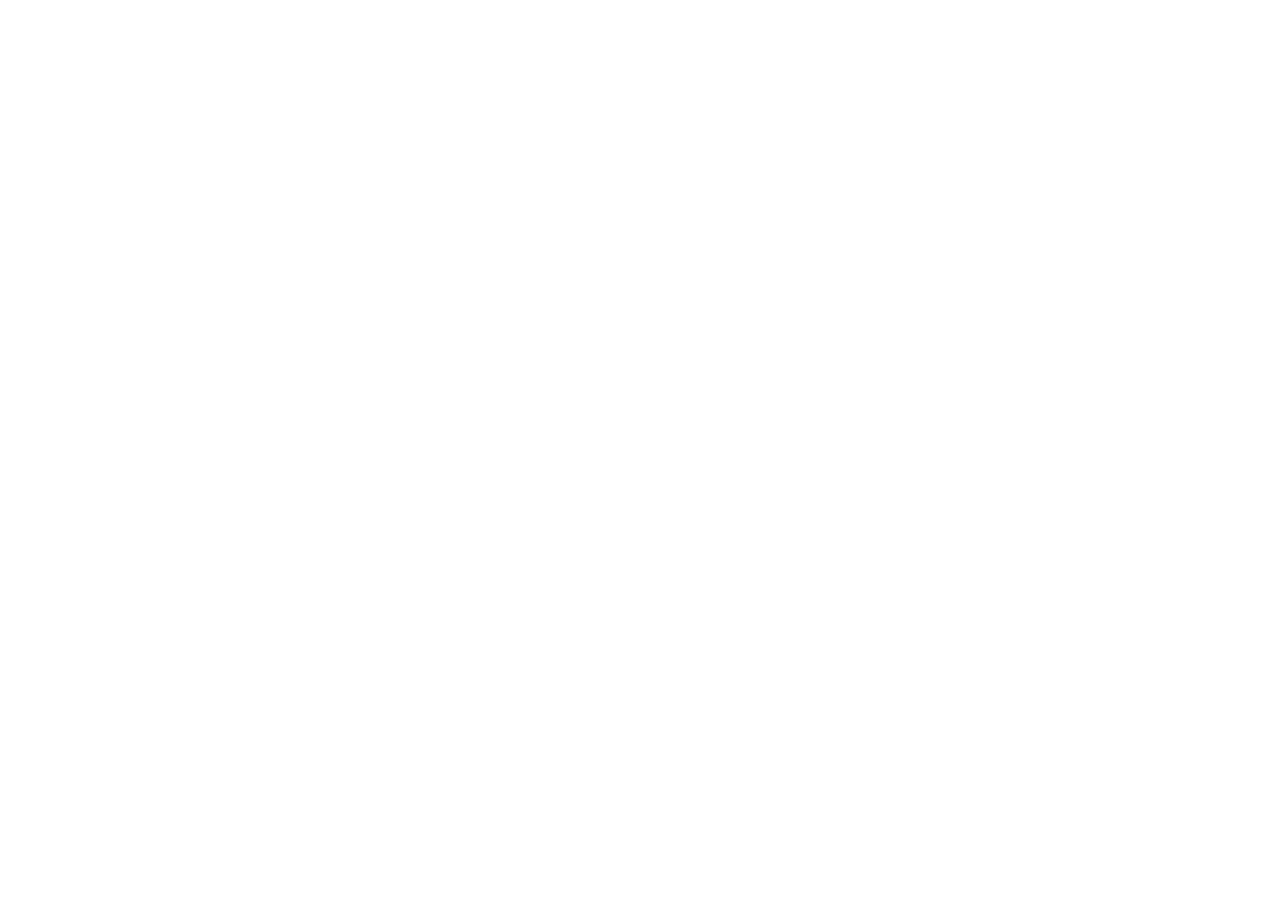
==== index.html @ c0e6c755 "first commit" ====
<!DOCTYPE html>
<html lang="en">
<head>
    <meta charset="UTF-8">
    <meta http-equiv="X-UA-Compatible" content="IE=edge">
    <meta name="viewport" content="width=device-width, initial-scale=1.0">
    <title>Document</title>
</head>
<body>
    
</body>
</html>
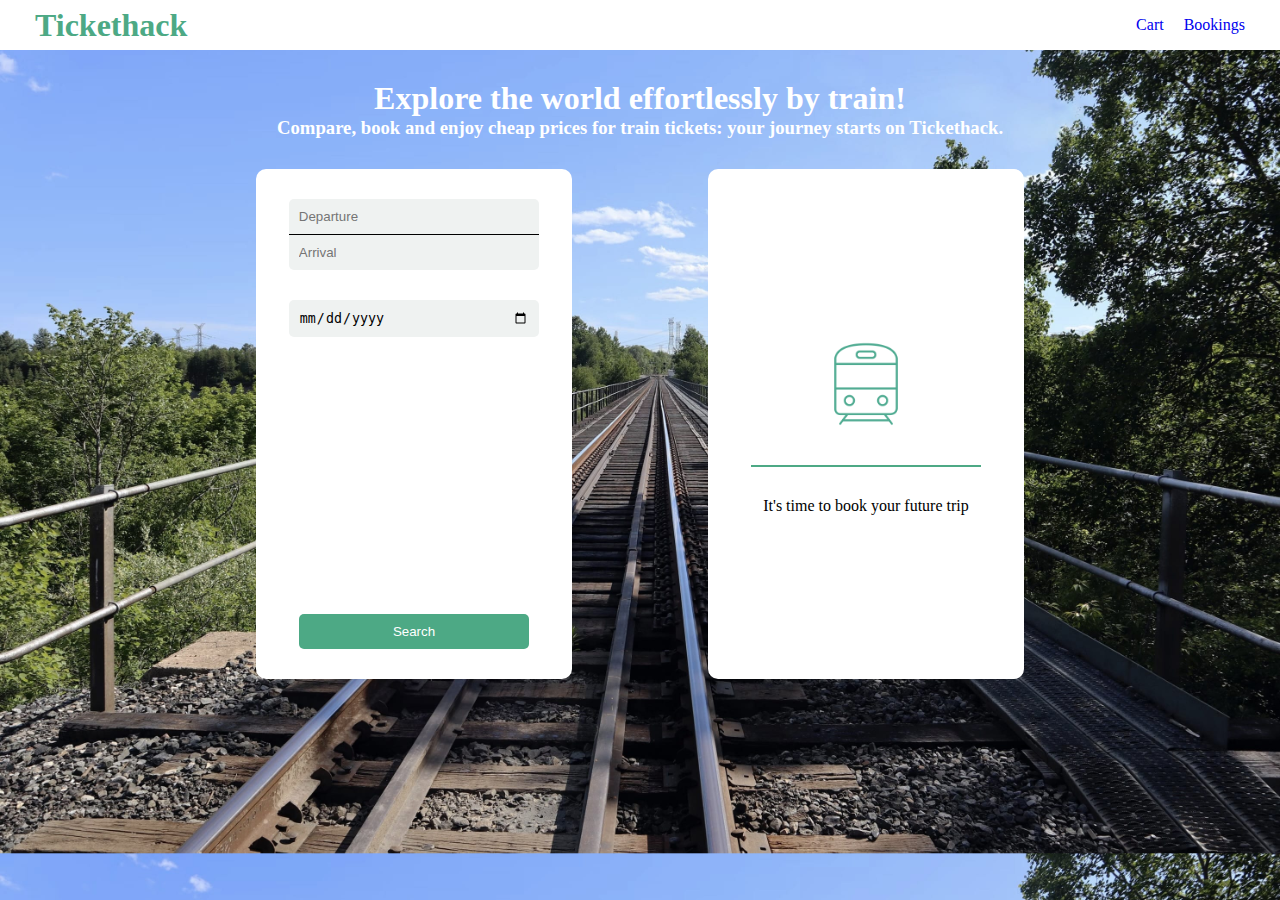
==== commit 32051ad6: "html css done" ====
--- a/index.html
+++ b/index.html
@@ -5,8 +5,39 @@
     <meta http-equiv="X-UA-Compatible" content="IE=edge">
     <meta name="viewport" content="width=device-width, initial-scale=1.0">
     <title>Document</title>
+    <Link rel="stylesheet" href="style.css"></Link>
 </head>
 <body>
+    <header>
+        <h1 id="logo">Tickethack</h1>
+        <div id="links">
+            <a href="cart.html" id="cart">Cart</a><a href="booking.html">Bookings</a>
+        </div>
+    </header>
+    <div id="container">
+<div id="title">
+    <h1>Explore the world effortlessly by train!</h1>
+    <h3>Compare, book and enjoy cheap prices for train tickets: your journey starts on Tickethack.</h3>
+</div>
+<div id="boxesContainer">
+    <div id="box" class="find">
+        <div id="inputs">
+        <input type="text" id="departure" placeholder="Departure">
+        <input type="text" id="arrival" placeholder="Arrival">
+        <input type="date" name="" id="calendar">    
+        </div>
+
+        <button id="search">Search</button>
+    </div>
+
+    <div id="box" class="result">
+        <img src="images/train.png" alt="">
+        <span id="line"></span>
+        <p>It's time to book your future trip</p>
+    </div>
+</div>
+
+    </div>
     
 </body>
 </html>
--- a/style.css
+++ b/style.css
@@ -0,0 +1,123 @@
+*{
+    margin: 0;
+    padding: 0;
+}
+
+body {
+    background-image: url('images/background.jpg');
+    background-size: cover;
+    width: 100vw;
+}
+
+header {
+    width: 97,5vw;
+    height: 50px;
+    background-color: white;
+    display: flex;
+    align-items: center;
+    justify-content: space-between;
+    padding-right: 35px;
+    padding-left: 35px;
+}
+
+#logo{
+    color: #4DA985;
+}
+
+a{
+    text-decoration: none;
+}
+
+#cart{
+    margin-right: 20px;
+}
+
+#container{
+    display: flex;
+    flex-direction: column;
+    align-items: center;
+    text-align: center;
+    padding-top: 30px;
+    color: white;
+}
+
+#boxesContainer{
+    display: flex;
+    width: 60vw;
+    justify-content: space-between;
+    color: black;
+}
+
+#box {
+    background-color: white;
+    margin-top: 30px;
+    display: flex;
+    flex-direction: column;
+    width: 20vw;
+    height: 50vh;
+    padding: 30px;
+    border-radius: 10px;
+}
+
+.find{
+    justify-content: space-between;
+    align-items: center;
+}
+
+#departure{
+width: 90%;
+padding: 10px;
+background-color: #EFF2F1;
+border: none;
+border-bottom: 1px solid black;
+border-top-left-radius: 5px 5px;
+border-top-right-radius: 5px 5px;
+}
+
+#arrival{
+width: 90%;
+padding: 10px;
+background-color: #EFF2F1;
+border: none;
+border-bottom-left-radius: 5px 5px;
+border-bottom-right-radius: 5px 5px;
+
+}
+
+#calendar{
+width: 90%;
+margin-top: 30px;
+padding: 10px;
+background-color: #EFF2F1;
+border: none;
+border-radius: 5px;
+
+}
+
+button{
+background-color: #4DA985;
+color: white;
+border: none;
+border-radius: 5px;
+width: 90%;
+padding: 10px;
+}
+
+.result{
+    justify-content: center;
+    align-items: center; 
+}
+
+img{
+    width: 40%;
+    height: auto;
+
+}
+
+#line{
+    background-color: #4DA985;
+    height: 2px;
+    width: 90%;
+    margin-top: 30px;
+    margin-bottom: 30px;
+}